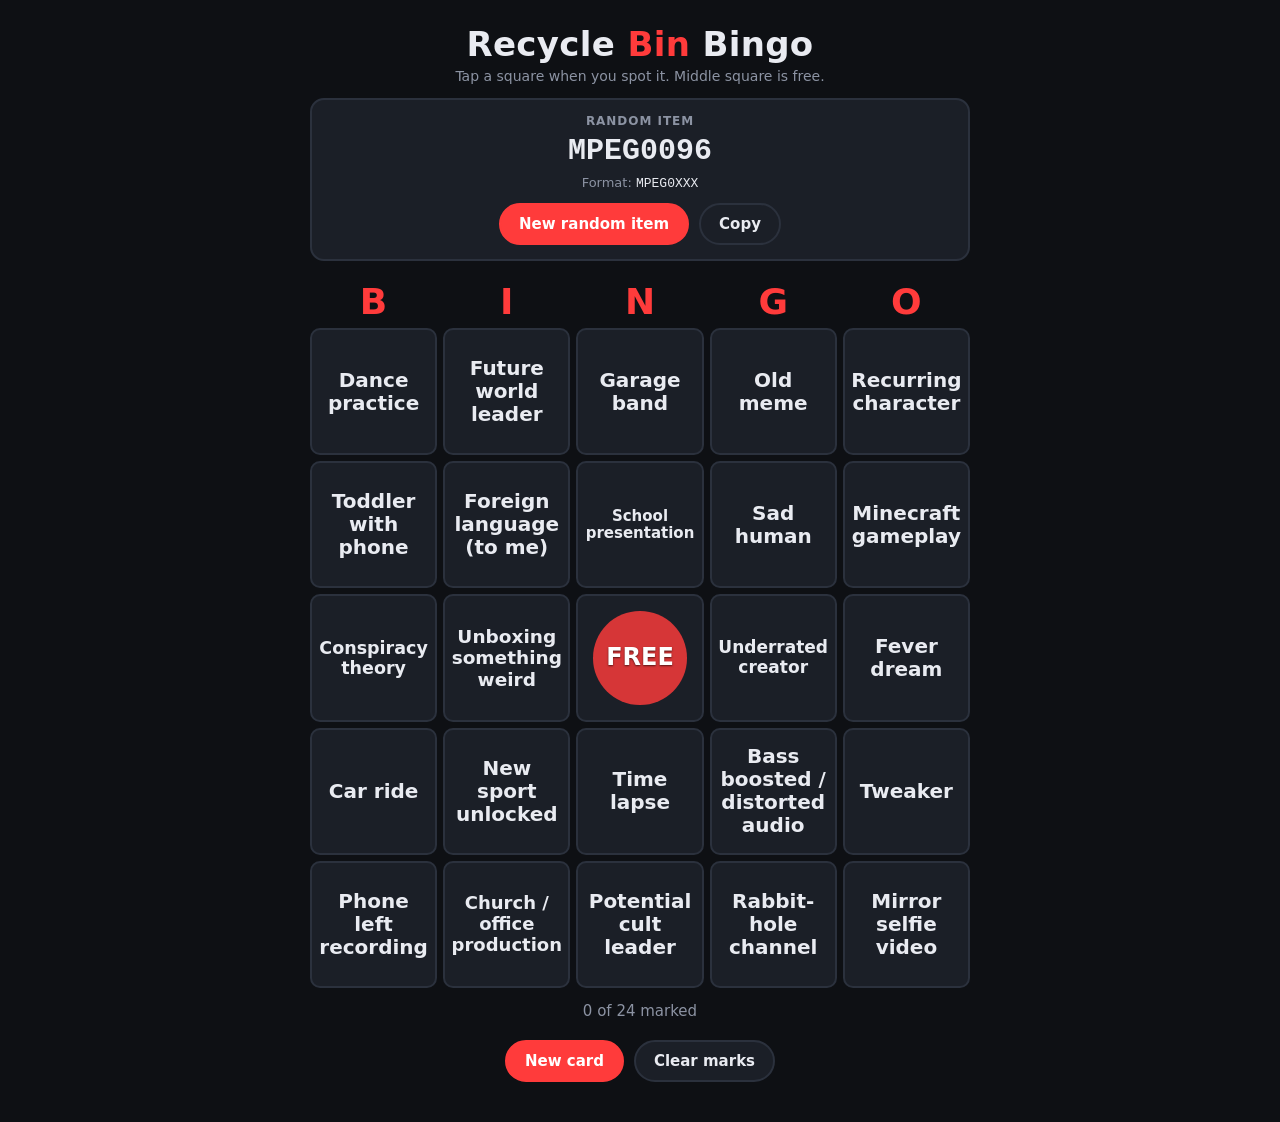
==== bingo/index.html @ 36641739 "Add Recycle Bin Bingo at /bingo Copies the bingo game from youtube-bingo into bingo/ and adds a tile" ====
<!doctype html>
<html lang="en">
<head>
<meta charset="utf-8">
<meta name="viewport" content="width=device-width, initial-scale=1">
<title>Recycle Bin Bingo</title>
<style>
  :root {
    --bg: #0e1014;
    --cell: #1b1f27;
    --cell-hover: #242a35;
    --border: #2b313d;
    --text: #e9ebf1;
    --muted: #8c93a3;
    --accent: #ff3b3b;
    --dab: rgba(255, 59, 59, 0.82);
    --win: #ffcf33;
  }
  * { box-sizing: border-box; }
  body {
    margin: 0;
    min-height: 100vh;
    background: var(--bg);
    color: var(--text);
    font-family: system-ui, -apple-system, "Segoe UI", Roboto, sans-serif;
    display: flex;
    flex-direction: column;
    align-items: center;
    padding: 24px 16px 40px;
  }
  header { text-align: center; margin-bottom: 14px; }
  h1 { margin: 0; font-size: clamp(22px, 5vw, 34px); letter-spacing: 0.01em; }
  h1 span { color: var(--accent); }
  .sub { color: var(--muted); font-size: 14px; margin-top: 4px; }

  .board { width: min(100%, 660px); }
  .letters, .grid { display: grid; grid-template-columns: repeat(5, minmax(0, 1fr)); gap: 6px; }
  .letters div {
    text-align: center; font-weight: 900; color: var(--accent);
    font-size: clamp(20px, 6vw, 36px); padding: 2px 0 6px;
  }

  .cell {
    aspect-ratio: 1;
    position: relative;
    display: flex; align-items: center; justify-content: center;
    padding: 6px;
    background: var(--cell);
    border: 2px solid var(--border);
    border-radius: 10px;
    color: var(--text);
    font: inherit;
    font-size: clamp(12px, 3.3vw, 20px);
    font-weight: 600;
    line-height: 1.15;
    text-align: center;
    overflow-wrap: normal;
    hyphens: manual;
    cursor: pointer;
    user-select: none;
    -webkit-tap-highlight-color: transparent;
    transition: background 0.12s, border-color 0.12s, transform 0.08s;
  }
  .cell:hover { background: var(--cell-hover); }
  .cell:active { transform: scale(0.96); }
  .cell:focus-visible { outline: 3px solid var(--win); outline-offset: 2px; }
  .cell .label { position: relative; z-index: 1; display: block; width: 100%; }

  /* The "dab" */
  .cell::after {
    content: "";
    position: absolute;
    inset: 12%;
    border-radius: 50%;
    background: var(--dab);
    transform: scale(0);
    transition: transform 0.15s ease-out;
    z-index: 0;
  }
  .cell.marked::after { transform: scale(1); }
  .cell.marked .label { color: #fff; text-shadow: 0 1px 2px rgba(0,0,0,0.6); }

  .cell.free { cursor: default; font-weight: 900; font-size: clamp(14px, 4vw, 24px); }
  .cell.free:active { transform: none; }

  .cell.win { border-color: var(--win); box-shadow: 0 0 0 1px var(--win), 0 0 14px rgba(255, 207, 51, 0.35); }

  .status {
    margin: 14px 0 10px; min-height: 28px;
    text-align: center; color: var(--muted); font-size: 15px;
  }
  .status strong { color: var(--win); font-size: 20px; letter-spacing: 0.04em; }

  .controls { display: flex; gap: 10px; justify-content: center; flex-wrap: wrap; }
  .controls button {
    font: inherit; font-size: 15px; font-weight: 600;
    padding: 10px 18px; border-radius: 999px; cursor: pointer;
    border: 2px solid var(--border); background: var(--cell); color: var(--text);
  }
  .controls button:hover { background: var(--cell-hover); }
  .controls button.primary { background: var(--accent); border-color: var(--accent); color: #fff; }
  .controls button.primary:hover { filter: brightness(1.1); }

  .banner {
    position: fixed; inset: 0; display: flex; align-items: center; justify-content: center;
    pointer-events: none; z-index: 10;
  }
  .banner div {
    font-size: clamp(56px, 16vw, 140px); font-weight: 900; color: var(--win);
    text-shadow: 0 4px 0 #b3001b, 0 8px 30px rgba(0,0,0,0.6);
    animation: pop 1.6s ease-out forwards;
  }
  @keyframes pop {
    0% { transform: scale(0.3) rotate(-8deg); opacity: 0; }
    20% { transform: scale(1.1) rotate(3deg); opacity: 1; }
    35% { transform: scale(1) rotate(0); }
    80% { opacity: 1; }
    100% { transform: scale(1.05); opacity: 0; }
  }

  .error { color: var(--accent); text-align: center; max-width: 480px; }

  .picker {
    width: min(100%, 660px);
    margin-bottom: 18px;
    padding: 14px 16px;
    background: var(--cell);
    border: 2px solid var(--border);
    border-radius: 14px;
    text-align: center;
  }
  .picker[hidden] { display: none; }
  .picker-label { color: var(--muted); font-size: 12px; font-weight: 700; letter-spacing: 0.08em; text-transform: uppercase; }
  .picker-term {
    margin: 6px 0 2px;
    font-family: ui-monospace, "SF Mono", Menlo, Consolas, monospace;
    font-size: clamp(20px, 5.5vw, 30px);
    font-weight: 700;
    overflow-wrap: anywhere;
    min-height: 1.3em;
  }
  .picker-format { color: var(--muted); font-size: 13px; min-height: 1.2em; }
  .picker-format code { font-family: ui-monospace, "SF Mono", Menlo, Consolas, monospace; color: var(--text); }
  .picker .controls { margin-top: 12px; }

  @media (max-width: 480px) {
    .letters, .grid { gap: 4px; }
    .cell { padding: 2px; border-width: 1px; border-radius: 8px; letter-spacing: -0.02em; }
    .cell.win { border-width: 2px; }
  }
</style>
</head>
<body>
  <header>
    <h1>Recycle <span>Bin</span> Bingo</h1>
    <div class="sub">Tap a square when you spot it. Middle square is free.</div>
  </header>

  <section class="picker" id="picker" hidden aria-live="polite">
    <div class="picker-label">Random item</div>
    <div class="picker-term" id="pickerTerm"></div>
    <div class="picker-format" id="pickerFormat"></div>
    <div class="controls">
      <button class="primary" id="newItem">New random item</button>
      <button id="copyItem">Copy</button>
    </div>
  </section>

  <main class="board">
    <div class="letters"><div>B</div><div>I</div><div>N</div><div>G</div><div>O</div></div>
    <div class="grid" id="grid" role="grid" aria-label="Bingo card"></div>
    <div class="status" id="status" aria-live="polite"></div>
    <div class="controls">
      <button class="primary" id="newCard">New card</button>
      <button id="clearMarks">Clear marks</button>
    </div>
  </main>

<script>
  const STORAGE_KEY = "recycle-bin-bingo-v1";
  const FREE = 12; // center index of a 5x5 grid

  const LINES = [];
  for (let r = 0; r < 5; r++) LINES.push([0, 1, 2, 3, 4].map(c => r * 5 + c));
  for (let c = 0; c < 5; c++) LINES.push([0, 1, 2, 3, 4].map(r => r * 5 + c));
  LINES.push([0, 6, 12, 18, 24], [4, 8, 12, 16, 20]);

  const gridEl = document.getElementById("grid");
  const statusEl = document.getElementById("status");
  let categories = [];
  let state = null; // { cells: string[25] (cells[12] = null), marked: bool[25] }

  function shuffle(a) {
    for (let i = a.length - 1; i > 0; i--) {
      const j = Math.floor(Math.random() * (i + 1));
      [a[i], a[j]] = [a[j], a[i]];
    }
    return a;
  }

  function save() {
    try { localStorage.setItem(STORAGE_KEY, JSON.stringify(state)); } catch (e) {}
  }

  function loadSaved() {
    try {
      const s = JSON.parse(localStorage.getItem(STORAGE_KEY));
      if (s && Array.isArray(s.cells) && s.cells.length === 25 && Array.isArray(s.marked)) return s;
    } catch (e) {}
    return null;
  }

  function newCard() {
    const picks = shuffle([...categories]).slice(0, 24);
    const cells = [...picks.slice(0, 12), null, ...picks.slice(12)];
    const marked = Array(25).fill(false);
    marked[FREE] = true;
    state = { cells, marked };
    save();
    render();
  }

  function winningLines() {
    return LINES.filter(line => line.every(i => state.marked[i]));
  }

  function render() {
    const wins = winningLines();
    const winCells = new Set(wins.flat());
    gridEl.innerHTML = "";
    state.cells.forEach((text, i) => {
      const btn = document.createElement("button");
      btn.className = "cell";
      btn.setAttribute("role", "gridcell");
      const label = document.createElement("span");
      label.className = "label";
      if (i === FREE) {
        btn.classList.add("free");
        label.textContent = "FREE";
        btn.setAttribute("aria-label", "Free space");
      } else {
        label.textContent = text;
        btn.setAttribute("aria-pressed", String(state.marked[i]));
        btn.addEventListener("click", () => toggle(i));
      }
      if (state.marked[i]) btn.classList.add("marked");
      if (winCells.has(i)) btn.classList.add("win");
      btn.appendChild(label);
      gridEl.appendChild(btn);
    });

    const count = state.marked.filter(Boolean).length - 1; // don't count FREE
    if (state.marked.every(Boolean)) {
      statusEl.innerHTML = "<strong>BLACKOUT!</strong> Every square found.";
    } else if (wins.length) {
      statusEl.innerHTML = `<strong>BINGO${wins.length > 1 ? " ×" + wins.length : "!"}</strong> · ${count} of 24 marked`;
    } else {
      statusEl.textContent = `${count} of 24 marked`;
    }
    fitText();
  }

  // Use the big font everywhere, and shrink only the squares whose words don't fit.
  function fitText() {
    gridEl.querySelectorAll(".cell:not(.free) .label").forEach(label => {
      const cell = label.parentElement;
      label.style.fontSize = "";
      let size = parseFloat(getComputedStyle(label).fontSize);
      while (size > 8 && (label.scrollWidth > label.clientWidth || cell.scrollHeight > cell.clientHeight)) {
        size -= 0.5;
        label.style.fontSize = size + "px";
      }
    });
  }

  let fitQueued = false;
  window.addEventListener("resize", () => {
    if (fitQueued || !state) return;
    fitQueued = true;
    requestAnimationFrame(() => { fitQueued = false; fitText(); });
  });

  function toggle(i) {
    const before = winningLines().length;
    state.marked[i] = !state.marked[i];
    save();
    render();
    if (winningLines().length > before) celebrate(state.marked.every(Boolean) ? "BLACKOUT!" : "BINGO!");
  }

  function celebrate(text) {
    const wrap = document.createElement("div");
    wrap.className = "banner";
    const inner = document.createElement("div");
    inner.textContent = text;
    wrap.appendChild(inner);
    document.body.appendChild(wrap);
    setTimeout(() => wrap.remove(), 1700);
  }

  document.getElementById("newCard").addEventListener("click", () => {
    const hasMarks = state && state.marked.some((m, i) => m && i !== FREE);
    if (hasMarks && !confirm("Start a new card? Your current marks will be lost.")) return;
    newCard();
  });

  document.getElementById("clearMarks").addEventListener("click", () => {
    state.marked = state.marked.map((_, i) => i === FREE);
    save();
    render();
  });

  // ---------- Random item picker ----------
  const MONTHS = ["January", "February", "March", "April", "May", "June", "July",
    "August", "September", "October", "November", "December"];
  const pad2 = n => String(n).padStart(2, "0");
  const randDigit = () => String(Math.floor(Math.random() * 10));
  let picker = null; // { templates, literalX, from, to, last }

  function randomDate() {
    const t = picker.from + Math.random() * (picker.to - picker.from);
    const d = new Date(t);
    return { y: d.getUTCFullYear(), m: d.getUTCMonth() + 1, d: d.getUTCDate() };
  }

  function fillTemplate(template) {
    let s = template;
    if (s.includes("YYYY")) {
      const { y, m, d } = randomDate();
      s = s.replace(/YYYYMMDD/g, `${y}${pad2(m)}${pad2(d)}`)
           .replace(/\bYYYY\b/g, String(y))
           .replace(/\bMM\b/g, pad2(m))
           .replace(/\bDD\b/g, pad2(d))
           .replace(/\bMonth\b/g, MONTHS[m - 1])
           .replace(/\bD\b/g, String(d));
    }
    // Protect words whose X is a real letter, fill every other X with a digit, then restore.
    const kept = [];
    for (const word of picker.literalX) {
      s = s.split(word).join(`\u0000${kept.length}\u0000`);
      kept.push(word);
    }
    s = s.replace(/X/g, randDigit);
    return s.replace(/\u0000(\d+)\u0000/g, (_, i) => kept[Number(i)]);
  }

  function newItem() {
    let template;
    do {
      template = picker.templates[Math.floor(Math.random() * picker.templates.length)];
    } while (picker.templates.length > 1 && template === picker.last);
    picker.last = template;
    document.getElementById("pickerTerm").textContent = fillTemplate(template);
    const fmt = document.getElementById("pickerFormat");
    fmt.textContent = "Format: ";
    const code = document.createElement("code");
    code.textContent = template;
    fmt.appendChild(code);
    document.getElementById("copyItem").textContent = "Copy";
  }

  async function copyItem() {
    const text = document.getElementById("pickerTerm").textContent;
    const btn = document.getElementById("copyItem");
    try {
      await navigator.clipboard.writeText(text);
    } catch (e) {
      const ta = document.createElement("textarea");
      ta.value = text;
      document.body.appendChild(ta);
      ta.select();
      document.execCommand("copy");
      ta.remove();
    }
    btn.textContent = "Copied!";
  }

  async function initPicker() {
    try {
      const data = await (await fetch("search-terms.json", { cache: "no-store" })).json();
      const templates = (data.templates || []).map(s => String(s).trim()).filter(Boolean);
      if (!templates.length) return;
      const range = data.dateRange || {};
      const from = Date.parse(range.from || "2005-01-01");
      const to = !range.to || range.to === "today" ? Date.now() : Date.parse(range.to);
      picker = { templates, literalX: data.literalX || [], from, to, last: null };
    } catch (e) {
      return; // no picker file: just hide the picker
    }
    document.getElementById("picker").hidden = false;
    document.getElementById("newItem").addEventListener("click", newItem);
    document.getElementById("copyItem").addEventListener("click", copyItem);
    newItem();
  }

  initPicker();

  (async function init() {
    try {
      const res = await fetch("categories.json", { cache: "no-store" });
      const data = await res.json();
      categories = [...new Set((data.categories || []).map(s => String(s).trim()).filter(Boolean))];
    } catch (e) {
      gridEl.outerHTML = '<p class="error">Could not load categories.json. Open this page through the local server, not as a file.</p>';
      return;
    }
    if (categories.length < 24) {
      gridEl.outerHTML = `<p class="error">categories.json needs at least 24 categories (it has ${categories.length}).</p>`;
      return;
    }
    state = loadSaved() || null;
    if (state) render(); else newCard();
  })();
</script>
</body>
</html>
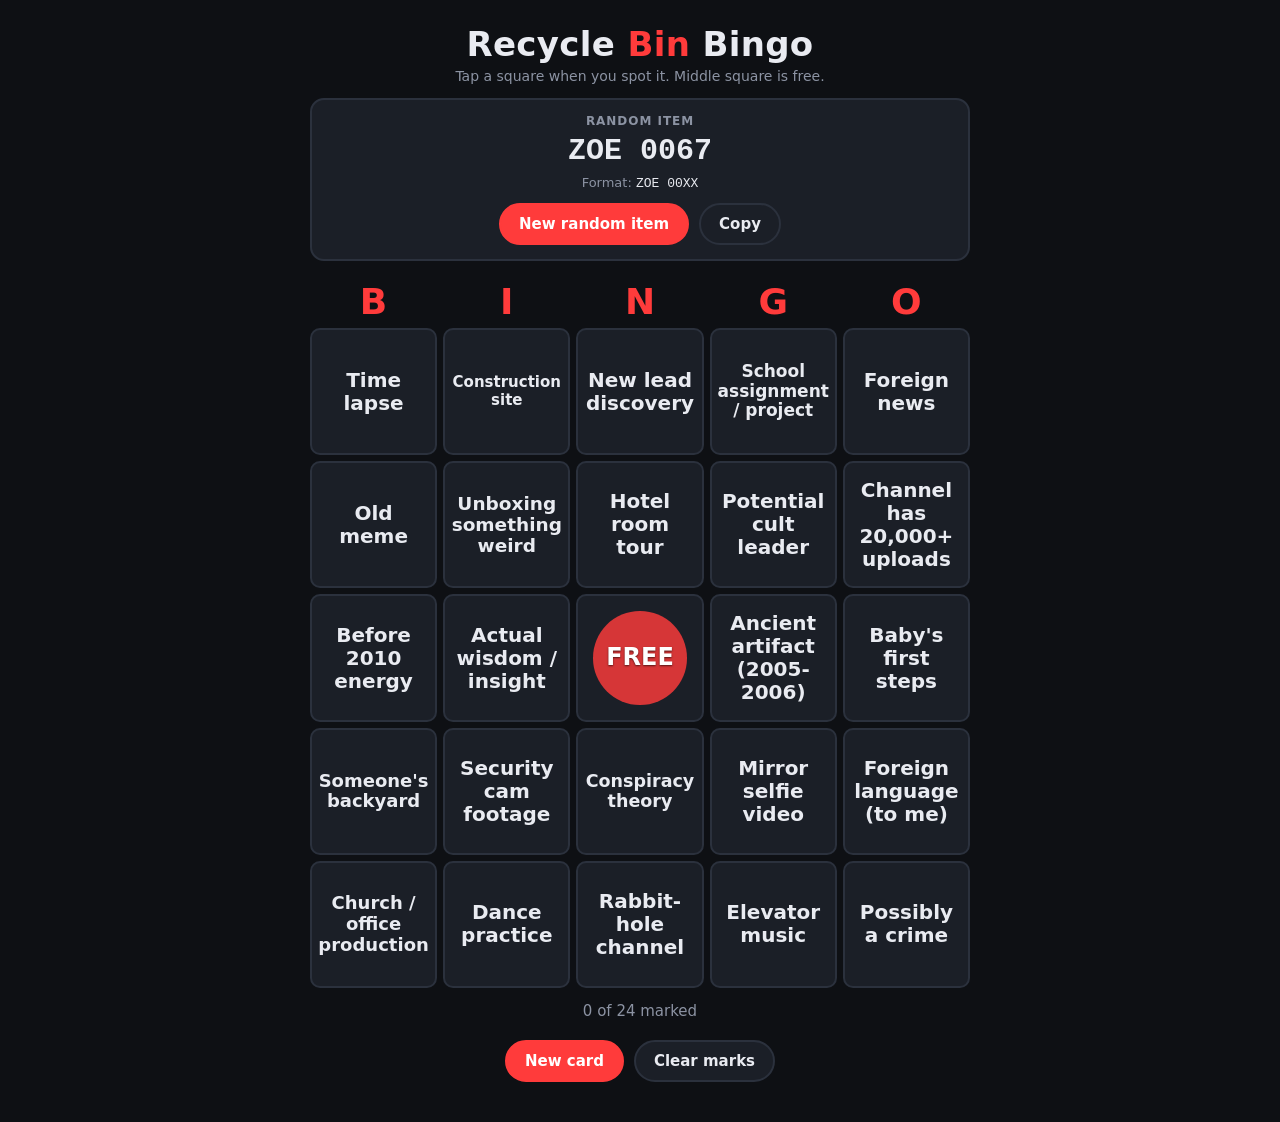
==== commit da211018: "Fix /bingo and /bracket without trailing slash; show both games on home Asset and data paths were re" ====
--- a/bingo/index.html
+++ b/bingo/index.html
@@ -377,7 +377,7 @@
 
   async function initPicker() {
     try {
-      const data = await (await fetch("search-terms.json", { cache: "no-store" })).json();
+      const data = await (await fetch("/bingo/search-terms.json", { cache: "no-store" })).json();
       const templates = (data.templates || []).map(s => String(s).trim()).filter(Boolean);
       if (!templates.length) return;
       const range = data.dateRange || {};
@@ -397,7 +397,7 @@
 
   (async function init() {
     try {
-      const res = await fetch("categories.json", { cache: "no-store" });
+      const res = await fetch("/bingo/categories.json", { cache: "no-store" });
       const data = await res.json();
       categories = [...new Set((data.categories || []).map(s => String(s).trim()).filter(Boolean))];
     } catch (e) {
